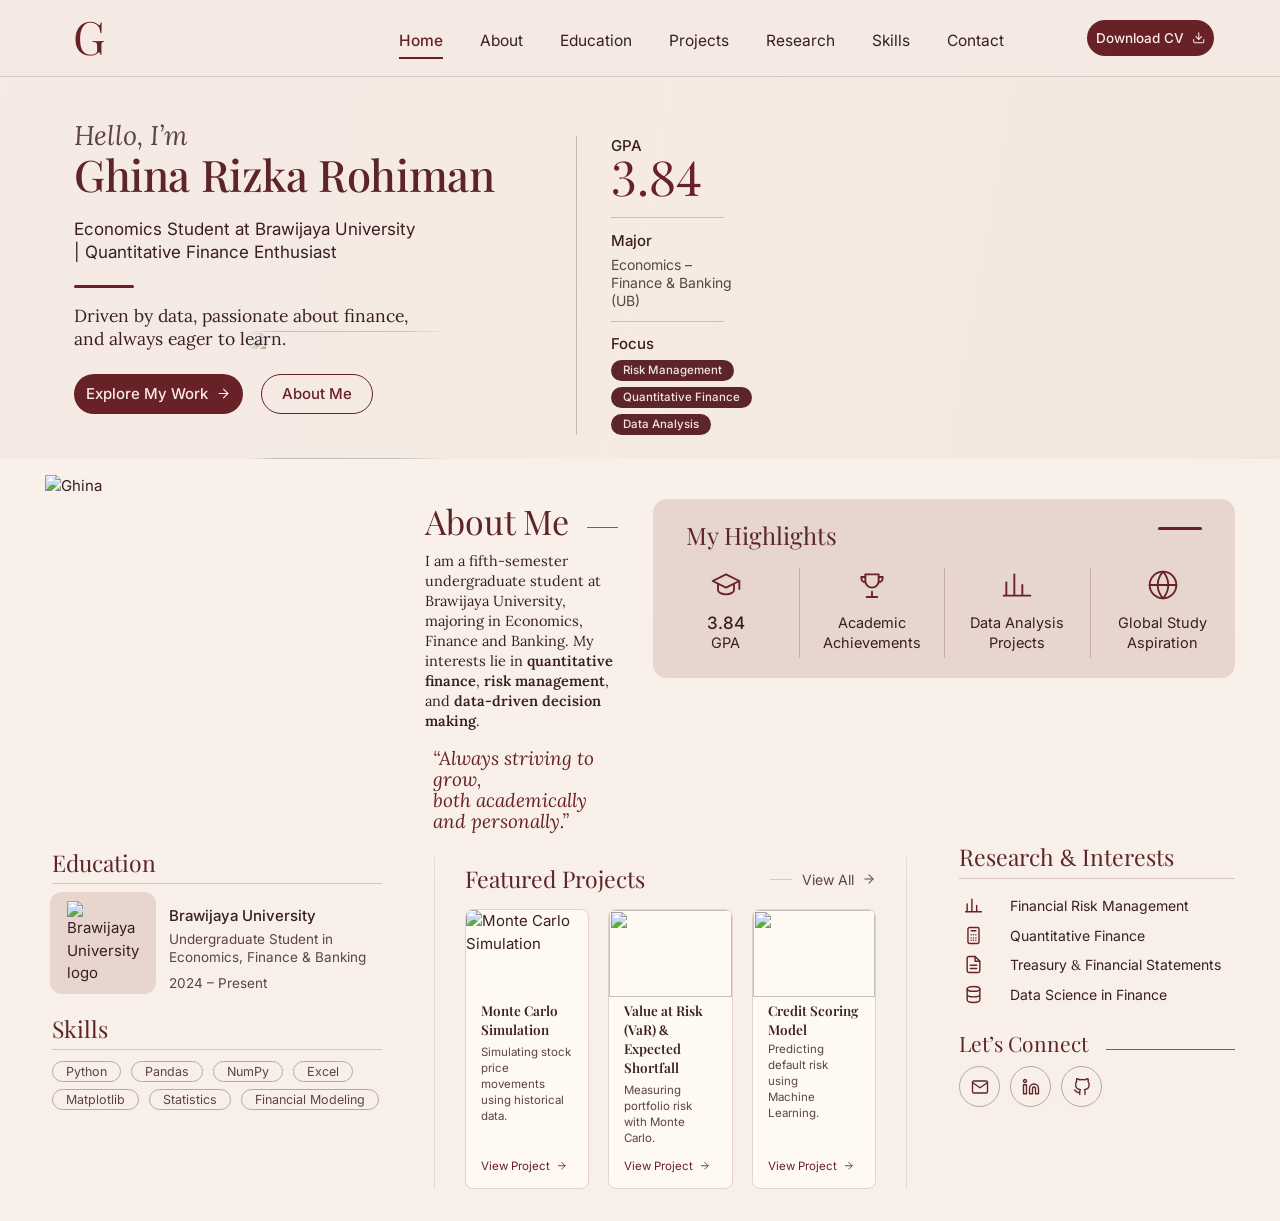
==== index.html @ 25ab2054 "Add files via upload" ====
<!DOCTYPE html>
<html lang="en">
<head>
  <meta charset="UTF-8">
  <meta name="viewport" content="width=device-width, initial-scale=1">
  <title>Ghina Rizka Rohiman | Quantitative Finance Portfolio</title>
  <link rel="preconnect" href="https://fonts.googleapis.com">
  <link rel="preconnect" href="https://fonts.gstatic.com" crossorigin>
  <link href="https://fonts.googleapis.com/css2?family=Inter:wght@400;500&family=Lora:ital,wght@0,400;0,600;1,400&family=Playfair+Display:wght@400;500;600&display=swap" rel="stylesheet">
  <link rel="stylesheet" href="style.css">
</head>
<body>

  <svg class="sprite" aria-hidden="true">
    <symbol id="i-github" viewBox="0 0 24 24"><path d="M9 19c-5 1.5-5-2.5-7-3m14 6v-3.87a3.37 3.37 0 0 0-.94-2.61c3.14-.35 6.44-1.54 6.44-7A5.44 5.44 0 0 0 20 4.77 5.07 5.07 0 0 0 19.91 1S18.73.65 16 2.48a13.38 13.38 0 0 0-7 0C6.27.65 5.09 1 5.09 1A5.07 5.07 0 0 0 5 4.77a5.44 5.44 0 0 0-1.5 3.78c0 5.42 3.3 6.61 6.44 7A3.37 3.37 0 0 0 9 18.13V22"/></symbol>
    <symbol id="i-linkedin" viewBox="0 0 24 24"><path d="M16 8a6 6 0 0 1 6 6v7h-4v-7a2 2 0 0 0-4 0v7h-4v-7a6 6 0 0 1 6-6z"/><rect x="2" y="9" width="4" height="12"/><circle cx="4" cy="4" r="2"/></symbol>
    <symbol id="i-mail" viewBox="0 0 24 24"><path d="M4 4h16c1.1 0 2 .9 2 2v12c0 1.1-.9 2-2 2H4c-1.1 0-2-.9-2-2V6c0-1.1.9-2 2-2z"/><polyline points="22,6 12,13 2,6"/></symbol>
    <symbol id="i-doc" viewBox="0 0 24 24"><path d="M14 2H6a2 2 0 0 0-2 2v16a2 2 0 0 0 2 2h12a2 2 0 0 0 2-2V8z"/><polyline points="14 2 14 8 20 8"/><path d="M8 13h8M8 17h8"/></symbol>
    <symbol id="i-download" viewBox="0 0 24 24"><path d="M21 15v4a2 2 0 0 1-2 2H5a2 2 0 0 1-2-2v-4"/><polyline points="7 10 12 15 17 10"/><line x1="12" y1="15" x2="12" y2="3"/></symbol>
    <symbol id="i-arrow" viewBox="0 0 24 24"><line x1="5" y1="12" x2="19" y2="12"/><polyline points="12 5 19 12 12 19"/></symbol>
    <symbol id="i-cap" viewBox="0 0 24 24"><path d="M2 9l10-5 10 5-10 5z"/><path d="M6 11v5c0 1.5 3 3 6 3s6-1.5 6-3v-5"/><path d="M22 9v6"/></symbol>
    <symbol id="i-trophy" viewBox="0 0 24 24"><path d="M8 21h8M12 17v4"/><path d="M7 4h10v5a5 5 0 0 1-10 0z"/><path d="M7 6H4v1a3 3 0 0 0 3 3M17 6h3v1a3 3 0 0 1-3 3"/></symbol>
    <symbol id="i-bars" viewBox="0 0 24 24"><path d="M4 20V10M10 20V4M16 20v-8M22 20H2"/></symbol>
    <symbol id="i-globe" viewBox="0 0 24 24"><circle cx="12" cy="12" r="10"/><line x1="2" y1="12" x2="22" y2="12"/><path d="M12 2a15.3 15.3 0 0 1 4 10 15.3 15.3 0 0 1-4 10 15.3 15.3 0 0 1-4-10 15.3 15.3 0 0 1 4-10z"/></symbol>
    <symbol id="i-calc" viewBox="0 0 24 24"><rect x="5" y="2" width="14" height="20" rx="2"/><path d="M9 6h6M9 11h.01M12 11h.01M15 11h.01M9 15h.01M12 15h.01M15 15h.01M9 18h.01M12 18h.01M15 18h.01"/></symbol>
    <symbol id="i-db" viewBox="0 0 24 24"><ellipse cx="12" cy="5" rx="8" ry="3"/><path d="M4 5v14c0 1.7 3.6 3 8 3s8-1.3 8-3V5M4 12c0 1.7 3.6 3 8 3s8-1.3 8-3"/></symbol>
  </svg>

  <header class="navbar" id="top">
    <div class="navbar-inner">
      <a class="logo" href="#home" aria-label="Home">
        <img src="img/foto-ghina.jpg" alt="Ghina" onerror="this.parentNode.classList.add('no-img');this.remove()">
        <span class="logo-g">G</span>
      </a>
      <button class="menu-toggle" id="menuToggle" aria-label="Open menu" aria-expanded="false" aria-controls="menu">
        <span></span><span></span><span></span>
      </button>
      <nav class="menu" id="menu" aria-label="Main">
        <a class="active" href="#home">Home</a>
        <a href="#about">About</a>
        <a href="#education">Education</a>
       <a href="projects.html">Projects</a>
        <a href="#research">Research</a>
        <a href="#skills">Skills</a>
        <a href="#contact">Contact</a>
        <a class="menu-cv" href="#">Download CV</a>
      </nav>
      <div class="nav-actions">
        <a class="btn btn-solid btn-small" href="#">Download CV <svg class="ic"><use href="#i-download"/></svg></a>
      </div>
    </div>
  </header>

  <main>
    <section class="hero" id="home">
      <img class="hero-art" src="img/hero-art.jpg" alt="">
      <img class="mountain" src="img/gunung.jpg" alt="">

      <div class="hero-inner">
        <div class="hero-text">
          <p class="hello">Hello, I’m</p>
          <h1>Ghina Rizka Rohiman</h1>
          <p class="role">Economics Student at Brawijaya University<br>| Quantitative Finance Enthusiast</p>
          <span class="rule"></span>
          <p class="tagline">Driven by data, passionate about finance,<br>and always eager to learn.</p>
          <div class="hero-btns">
            <a class="btn btn-solid" href="#projects">Explore My Work <svg class="ic"><use href="#i-arrow"/></svg></a>
            <a class="btn btn-outline" href="#about">About Me</a>
          </div>
        </div>

        <aside class="hero-facts">
          <div class="fact"><span class="fact-label">GPA</span><span class="fact-value">3.84</span></div>
          <div class="fact"><span class="fact-label">Major</span><span class="fact-text">Economics –<br>Finance &amp; Banking<br>(UB)</span></div>
          <div class="fact fact-focus">
            <span class="fact-label">Focus</span>
            <ul class="focus-chips"><li>Risk Management</li><li>Quantitative Finance</li><li>Data Analysis</li></ul>
          </div>
        </aside>
      </div>
    </section>

    <section class="about" id="about">
      <img class="img/photo" src="img/foto-ghina.jpg" alt="Ghina">

      <div class="about-text">
        <div class="title-row"><h2 class="section-title about-title">About Me</h2><span class="title-line"></span></div>
        <p class="about-p">I am a fifth-semester undergraduate student at Brawijaya University, majoring in Economics, Finance and Banking. My interests lie in <strong>quantitative finance</strong>, <strong>risk management</strong>, and <strong>data-driven decision making</strong>.</p>
        <p class="quote">“Always striving to grow,<br>both academically and personally.”</p>
      </div>

      <div class="highlights">
        <div class="highlights-head"><h2 class="section-title">My Highlights</h2><span class="short-line"></span></div>
        <div class="highlights-grid">
          <div class="hl"><svg class="ic"><use href="#i-cap"/></svg><strong>3.84</strong><span>GPA</span></div>
          <div class="hl"><svg class="ic"><use href="#i-trophy"/></svg><span>Academic<br>Achievements</span></div>
          <div class="hl"><svg class="ic"><use href="#i-bars"/></svg><span>Data Analysis<br>Projects</span></div>
          <div class="hl"><svg class="ic"><use href="#i-globe"/></svg><span>Global Study<br>Aspiration</span></div>
        </div>
      </div>
    </section>

    <section class="bottom">
      <div class="col col-left">
        <div id="education">
          <h2 class="section-title small underlined">Education</h2>
          <div class="edu">
            <div class="edu-logo"><img src="img/logo-ub.png" alt="Brawijaya University logo"></div>
            <div class="edu-text">
              <strong>Brawijaya University</strong>
              Undergraduate Student in <br>Economics, Finance &amp; Banking
              <p class="years">2024 – Present</p>
            </div>
          </div>
        </div>
        <div id="skills">
          <h2 class="section-title small underlined">Skills</h2>
          <div class="chips">
            <span>Python</span><span>Pandas</span><span>NumPy</span><span>Excel</span>
            <span>Matplotlib</span><span>Statistics</span><span>Financial Modeling</span>
          </div>
        </div>
      </div>

      <div class="col col-mid" id="projects">
        <div class="projects-head">
          <h2 class="section-title small">Featured Projects</h2>
          <a class="view-all" href="projects.html">
  View All <svg class="ic"><use href="#i-arrow"/></svg>
</a>
        </div>
        <div class="cards">
          <article class="card">
  <img class="thumb" src="img/thumb-1.jpg" alt="Monte Carlo Simulation">

  <div class="card-body">
    <h3>Monte Carlo Simulation</h3>
    <p>Simulating stock price movements using historical data.</p>

    <a href="projects/monte-carlo/2_Interface/monte-carlo.html">View Project
      <svg class="ic"><use href="#i-arrow"/></svg>
    </a>
  </div>
</article>
          <article class="card">
            <img class="thumb" src="img/thumb-2.jpg" alt="">
            <div class="card-body"><h3>Value at Risk (VaR) <span class="amp">&amp;</span><br>Expected Shortfall</h3><p>Measuring portfolio risk<br>with Monte Carlo.</p><a href="#">View Project <svg class="ic"><use href="#i-arrow"/></svg></a></div>
          </article>
          <article class="card">
            <img class="thumb" src="img/thumb-3.jpg" alt="">
            <div class="card-body"><h3>Credit Scoring Model</h3><p>Predicting default risk using<br>Machine Learning.</p><a href="#">View Project <svg class="ic"><use href="#i-arrow"/></svg></a></div>
          </article>
        </div>
      </div>

      <div class="col col-right">
        <div id="research">
          <h2 class="section-title small underlined">Research <span class="amp">&amp;</span> Interests</h2>
          <ul class="interests">
            <li><svg class="ic"><use href="#i-bars"/></svg>Financial Risk Management</li>
            <li><svg class="ic"><use href="#i-calc"/></svg>Quantitative Finance</li>
            <li><svg class="ic"><use href="#i-doc"/></svg>Treasury <span class="amp">&amp;</span> Financial Statements</li>
            <li><svg class="ic"><use href="#i-db"/></svg>Data Science in Finance</li>
          </ul>
        </div>
        <div id="contact">
          <div class="title-row connect-row"><h2 class="section-title small">Let’s Connect</h2><span class="title-line"></span></div>
          <div class="connect">
  <a href="mailto:ghinarizkarohiman@gmail.com" aria-label="Email"><svg class="ic"><use href="#i-mail"/></svg></a>
  <a href="https://www.linkedin.com/in/ghinarizka-rohiman-668903288/" target="_blank" rel="noopener noreferrer" aria-label="LinkedIn"><svg class="ic"><use href="#i-linkedin"/></svg></a>
  <a href="https://github.com/Nebula-Project1409" target="_blank" rel="noopener noreferrer" aria-label="GitHub"><svg class="ic"><use href="#i-github"/></svg></a>
          </div>
        </div>
      </div>
    </section>
  </main>

  <script>
    (function () {
      var toggle = document.getElementById("menuToggle");
      var menu = document.getElementById("menu");
      toggle.addEventListener("click", function () {
        var open = menu.classList.toggle("open");
        toggle.setAttribute("aria-expanded", open ? "true" : "false");
      });
      menu.addEventListener("click", function (e) {
        if (e.target.tagName === "A") {
          menu.classList.remove("open");
          toggle.setAttribute("aria-expanded", "false");
        }
      });
    })();
  </script>
</body>
</html>
---- style.css ----
/* =========================================================
   Portfolio homepage: desktop sesuai desain, responsif untuk tablet dan HP
   Ganti font di sini kalau mau mencoba yang lain.
   ========================================================= */
:root {
  --wine: #682127;
  --wine-dark: #5c252a;
  --ink: #3a1e20;
  --muted: #5d4442;
  --line: #d6c7c2;
  --card: #e7d6ce;
  --serif: "Playfair Display", Georgia, serif;
  --serif-text: "Lora", Georgia, serif;
  --sans: "Inter", system-ui, sans-serif;
}

* {
  box-sizing: border-box;
}

html {
  scroll-behavior: smooth;
}

body {
  margin: 0;
  background: linear-gradient(180deg, #faf1ec 0%, #f8efe8 100%);
  color: var(--ink);
  font-family: var(--sans);
  font-size: 15px;
  line-height: 1.5;
  overflow-x: hidden;
}

a {
  color: inherit;
  text-decoration: none;
}

h1, h2, h3, p, ul {
  margin: 0;
  padding: 0;
}

ul {
  list-style: none;
}

img {
  max-width: 100%;
  display: block;
}

.sprite {
  position: absolute;
  width: 0;
  height: 0;
}

.ic {
  width: 1em;
  height: 1em;
  fill: none;
  stroke: currentColor;
  stroke-width: 1.8;
  stroke-linecap: round;
  stroke-linejoin: round;
  flex-shrink: 0;
}

.section-title {
  font-family: var(--serif);
  font-weight: 400;
  color: var(--wine-dark);
  line-height: 30px;
}

.section-title.small {
  font-size: 23px;
}

.underlined {
  padding-bottom: 5px;
  border-bottom: 1px solid var(--line);
}

.btn {
  display: inline-flex;
  align-items: center;
  justify-content: center;
  gap: 8px;
  border-radius: 999px;
  font-weight: 500;
}

.btn-solid {
  background: var(--wine);
  color: #f9ece7;
}

.btn-solid:hover {
  background: var(--wine-dark);
}

.btn-outline {
  border: 1px solid var(--wine);
  color: var(--wine);
}

.title-row {
  display: flex;
  align-items: center;
  gap: 18px;
}

.title-line {
  flex: 1;
  height: 1px;
  background: var(--wine);
  opacity: 0.75;
  transform: translateY(6px);
}

/* ---------- navbar ---------- */
.navbar {
  background: #f4e9e3;
  border-bottom: 1px solid #d9cac3;
  position: relative;
  z-index: 20;
}

.navbar-inner {
  max-width: 1536px;
  height: 76px;
  margin: 0 auto;
  padding: 0 66px 0 73px;
  display: flex;
  align-items: center;
}

.logo {
  display: flex;
  align-items: center;
  font-family: var(--serif);
  font-size: 46px;
  line-height: 1;
  color: var(--wine);
  padding-bottom: 4px;
}

.logo img {
  height: 44px;
  width: auto;
}

.logo .logo-g {
  display: none;
}

.logo.no-img .logo-g {
  display: block;
}

/* tanda & memakai gaya Lora, sama seperti teks About */
.amp {
  font-family: var(--serif-text);
  font-weight: inherit;
}

.menu {
  display: flex;
  gap: 37px;
  height: 76px;
  margin-left: clamp(24px, 23vw, 354px);
  margin-right: auto;
  font-size: 15.5px;
}

.menu a {
  display: block;
  height: 59px;
  line-height: 82px;
  border-bottom: 2px solid transparent;
}

.menu a:hover {
  color: var(--wine);
}

.menu a.active {
  color: var(--wine);
  font-weight: 500;
  border-bottom-color: var(--wine);
}

.menu .menu-cv,
.menu-toggle {
  display: none;
}

.nav-actions {
  display: flex;
  align-items: center;
}

.icon-link {
  display: flex;
  font-size: 22px;
  color: var(--wine-dark);
  margin-right: 21px;
}

.icon-link + .icon-link {
  margin-right: 40px;
}

.btn-small {
  width: 127px;
  height: 36px;
  font-size: 13.5px;
}

/* ---------- hero ---------- */
.hero {
  position: relative;
  overflow: hidden;
  background: linear-gradient(100deg, #f5eae4 0%, #f5ebe2 50%, #f3e6dd 100%);
}

.hero-art {
  position: absolute;
  top: 0;
  right: 0;
  height: 100%;
  width: auto;
  max-width: none;
  -webkit-mask-image: linear-gradient(to right, transparent 0, #000 70px);
  mask-image: linear-gradient(to right, transparent 0, #000 70px);
}

.mountain {
  position: absolute;
  left: max(0px, calc(50% - 392px));
  bottom: 0;
  width: 200px;
  height: 128px;
  max-width: none;
  -webkit-mask-image: linear-gradient(to right, transparent 0, #000 25px, #000 150px, transparent 100%);
  mask-image: linear-gradient(to right, transparent 0, #000 25px, #000 150px, transparent 100%);
}

.hero-inner {
  position: relative;
  z-index: 2;
  max-width: 1536px;
  min-height: 382px;
  margin: 0 auto;
  padding: 43px 74px 0;
  display: grid;
  grid-template-columns: 502px 1fr;
}

.hello {
  font-family: var(--serif-text);
  font-style: italic;
  font-size: 27px;
  line-height: 30px;
  color: var(--muted);
}

.hero h1 {
  margin-top: -1px;
  font-family: var(--serif);
  font-weight: 500;
  font-size: clamp(34px, 3.4vw, 52px);
  line-height: 1.19;
  letter-spacing: -0.4px;
  color: var(--wine-dark);
  white-space: nowrap;
}

.role {
  margin-top: 17px;
  font-size: 17px;
  line-height: 23px;
}

.rule {
  display: block;
  margin-top: 21px;
  width: 60px;
  height: 3px;
  border-radius: 2px;
  background: var(--wine);
}

.tagline {
  margin-top: 16px;
  font-family: var(--serif-text);
  font-size: 17.5px;
  line-height: 23px;
}

.hero-btns {
  display: flex;
  gap: 18px;
  margin-top: 24px;
}

.hero-btns .btn {
  height: 40px;
  font-size: 15px;
}

.hero-btns .btn-solid {
  width: 169px;
}

.hero-btns .btn-outline {
  width: 112px;
}

.hero-facts {
  margin-top: 16px;
  padding-left: 34px;
  border-left: 1px solid #c5b8b0;
  align-self: start;
  height: 299px;
}

.fact {
  width: 113px;
  padding-bottom: 5px;
  border-bottom: 1px solid #cdbdb6;
}

.fact + .fact {
  margin-top: 13px;
}

.fact-label {
  display: block;
  font-size: 15px;
  font-weight: 500;
  line-height: 20px;
}

.fact-value {
  display: block;
  margin-top: 4px;
  font-family: var(--serif);
  font-variant-numeric: lining-nums;
  font-size: 48px;
  line-height: 52px;
  color: var(--wine);
}

@media (min-width: 901px) {
  .fact-value {
    margin-top: -6px;
    margin-bottom: 10px;
  }
}

.fact-text {
  display: block;
  white-space: nowrap;
  margin-top: 5px;
  font-size: 14px;
  line-height: 18px;
  color: var(--muted);
}

.fact:nth-child(2) {
  padding-bottom: 11px;
}

.fact-focus {
  width: auto;
  margin-top: 12px !important;
  padding-bottom: 0;
  border-bottom: 0;
}

.focus-chips {
  margin-top: 6px;
}

.focus-chips li {
  display: table;
  height: 21px;
  margin-bottom: 6px;
  padding: 0 12px;
  border-radius: 999px;
  background: var(--wine-dark);
  color: #f6e4de;
  font-size: 11.5px;
  font-weight: 500;
  line-height: 21px;
  white-space: nowrap;
}

/* ---------- about ---------- */
.about {
  max-width: 1536px;
  margin: 0 auto;
  padding: 16px 45px 0;
  display: grid;
  grid-template-columns: 345px minmax(0, 1fr) 582px;
  column-gap: 35px;
  align-items: start;
}

.photo {
  width: 345px;
  height: 230px;
}

.about-text {
  padding-top: 24px;
}

.about-title {
  font-size: 34px;
  line-height: 44px;
}

.about-p {
  margin-top: 8px;
  max-width: 385px;
  font-family: var(--serif-text);
  font-size: 14.5px;
  line-height: 20px;
}

.about-p strong {
  font-weight: 600;
}

.quote {
  margin: 17px 0 0 8px;
  font-family: var(--serif-text);
  font-style: italic;
  font-size: 19px;
  line-height: 21px;
  color: var(--wine);
}

.highlights {
  margin-top: 24px;
  height: 179px;
  padding: 20px 33px 0;
  background: var(--card);
  border-radius: 14px;
}

.highlights-head {
  display: flex;
  justify-content: space-between;
  align-items: flex-start;
}

.highlights .section-title {
  font-size: 24px;
  line-height: 32px;
}

.short-line {
  width: 44px;
  height: 3px;
  margin-top: 8px;
  border-radius: 2px;
  background: var(--wine);
}

.highlights-grid {
  margin: 17px -33px 0;
  display: grid;
  grid-template-columns: repeat(4, 1fr);
}

.hl {
  height: 90px;
  display: flex;
  flex-direction: column;
  align-items: center;
  gap: 12px;
  padding-top: 1px;
  border-left: 1px solid #c8aea6;
  text-align: center;
  font-size: 14.5px;
  line-height: 20px;
}

.hl:first-child {
  border-left: 0;
}

.hl .ic {
  width: 32px;
  height: 32px;
  stroke-width: 1.4;
  color: var(--wine);
}

.hl strong {
  margin: 0 0 -12px;
  font-size: 17px;
  font-weight: 500;
}

/* ---------- bottom ---------- */
.bottom {
  max-width: 1536px;
  margin: 0 auto;
  padding: 16px 45px 32px 52px;
  display: grid;
  grid-template-columns: 273px minmax(0, 1fr) 276px;
  column-gap: 49px;
}

.col-mid {
  margin-top: 9px;
  padding: 7px 30px 0;
  border-left: 1px solid #e6dad4;
  border-right: 1px solid #e6dad4;
}

.col-right {
  margin-top: -6px;
}

.edu {
  display: flex;
  align-items: flex-start;
  gap: 13px;
  margin: 8px 0 20px -2px;
}

.edu-logo {
  width: 106px;
  height: 102px;
  flex-shrink: 0;
  display: flex;
  align-items: center;
  justify-content: center;
  background: var(--card);
  border-radius: 12px;
}

.edu-logo img {
  width: 72px;
  height: auto;
}

.edu-text {
  padding-top: 14px;
  white-space: nowrap;
  font-size: 13.5px;
  line-height: 18px;
  color: var(--muted);
}

.edu-text strong {
  display: block;
  white-space: nowrap;
  margin-bottom: 4px;
  font-size: 15px;
  font-weight: 500;
  line-height: 20px;
  color: var(--ink);
}

.edu-text .years {
  margin-top: 8px;
}

.chips {
  display: flex;
  flex-wrap: wrap;
  gap: 7px 10px;
  margin-top: 11px;
}

.chips span {
  height: 21px;
  padding: 0 13px;
  border: 1px solid #b9a8a1;
  border-radius: 999px;
  font-size: 12.5px;
  line-height: 19px;
  color: var(--muted);
  white-space: nowrap;
}

.projects-head {
  display: flex;
  justify-content: space-between;
  align-items: center;
  margin-bottom: 15px;
}

.view-all {
  display: flex;
  align-items: center;
  gap: 8px;
  font-size: 14px;
  color: var(--muted);
}

.view-all::before {
  content: "";
  width: 22px;
  height: 1px;
  margin-right: 2px;
  background: var(--line);
}

.cards {
  display: grid;
  grid-template-columns: repeat(3, 1fr);
  gap: 19px;
}

.card {
  display: flex;
  flex-direction: column;
  min-height: 211px;
  background: #fff9f3;
  border: 1px solid #e3d3cc;
  border-radius: 8px;
  overflow: hidden;
}

.thumb {
  width: 100%;
  height: 87px;
  object-fit: cover;
}

.card-body {
  flex: 1;
  display: flex;
  flex-direction: column;
  padding: 4px 15px 14px;
}

.card h3 {
  min-height: 37px;
  font-family: var(--serif);
  font-weight: 600;
  font-size: 13.5px;
  line-height: 18.5px;
  color: var(--ink);
}

.card p {
  margin-top: 6px;
  min-height: 32px;
  font-size: 11.5px;
  line-height: 16px;
  color: var(--muted);
}

.card:nth-child(3) p {
  margin-top: 3px;
}

.card-body a {
  margin-top: auto;
  padding-top: 12px;
  display: flex;
  align-items: center;
  gap: 6px;
  font-size: 11.5px;
  line-height: 16px;
  color: var(--wine);
}

.interests {
  margin-top: 12px;
}

.interests li {
  position: relative;
  height: 29.6px;
  padding-left: 51px;
  font-size: 14px;
  line-height: 29.6px;
}

.interests .ic {
  position: absolute;
  left: 5px;
  top: 5px;
  width: 19px;
  height: 19px;
  color: var(--wine);
}

.connect-row {
  margin-top: 19px;
}

.connect-row .section-title {
  font-size: 21px;
}

.connect {
  display: flex;
  gap: 10px;
  margin-top: 8px;
}

.connect a {
  width: 41px;
  height: 41px;
  border: 1px solid #b9a8a1;
  border-radius: 50%;
  display: flex;
  align-items: center;
  justify-content: center;
  font-size: 18px;
  color: var(--wine-dark);
}

.connect a:hover {
  background: var(--wine);
  color: #f9ece7;
}

/* =========================================================
   Layar sedang (laptop kecil dan tablet landscape)
   ========================================================= */
@media (max-width: 1240px) {
  .hero-art {
    opacity: 0.55;
  }

  .about {
    grid-template-columns: 330px minmax(0, 1fr);
    row-gap: 24px;
  }

  .photo {
    width: 300px;
    height: auto;
  }

  .highlights {
    grid-column: 1 / -1;
    margin-top: 0;
  }

  .bottom {
    grid-template-columns: 330px minmax(0, 1fr) 276px;
    column-gap: 52px;
  }

  .col-right {
    grid-column: 1 / -1;
    margin-top: 0;
    display: grid;
    grid-template-columns: 1fr 1fr;
    gap: 40px;
  }
}

/* =========================================================
   Tablet
   ========================================================= */
@media (max-width: 900px) {
  .navbar-inner {
    padding: 0 20px;
    justify-content: space-between;
  }

  .nav-actions {
    display: none;
  }

  .menu-toggle {
    display: flex;
    flex-direction: column;
    justify-content: center;
    gap: 5px;
    width: 44px;
    height: 44px;
    padding: 0 10px;
    background: none;
    border: 1px solid var(--line);
    border-radius: 10px;
    cursor: pointer;
  }

  .menu-toggle span {
    display: block;
    height: 2px;
    background: var(--wine);
    border-radius: 2px;
  }

  .menu {
    display: none;
    position: absolute;
    top: 76px;
    left: 0;
    right: 0;
    height: auto;
    margin: 0;
    padding: 8px 20px 18px;
    flex-direction: column;
    gap: 0;
    background: #f4e9e3;
    border-bottom: 1px solid #d9cac3;
  }

  .menu.open {
    display: flex;
  }

  .menu a {
    height: auto;
    line-height: 1.4;
    padding: 12px 0;
    border-bottom: 1px solid #e6d8d1;
  }

  .menu a.active {
    border-bottom-color: #e6d8d1;
  }

  .menu .menu-cv {
    display: block;
    margin-top: 14px;
    padding: 12px 0 !important;
    border: 0 !important;
    border-radius: 999px;
    background: var(--wine);
    color: #f9ece7;
    text-align: center;
  }

  .hero-inner {
    grid-template-columns: 1fr;
    padding: 32px 24px 0;
  }

  .hero h1 {
    white-space: normal;
    font-size: clamp(34px, 7vw, 52px);
  }

  .hero-facts {
    margin: 28px 0 0;
    padding: 0;
    border-left: 0;
    height: auto;
    display: grid;
    grid-template-columns: repeat(3, 1fr);
    gap: 20px;
  }

  .fact,
  .fact:nth-child(2),
  .fact-focus {
    width: auto;
    margin-top: 0 !important;
    padding-bottom: 0;
    border-bottom: 0;
  }

  .hero-art {
    position: relative;
    z-index: 1;
    display: block;
    width: 100%;
    height: auto;
    margin-top: 28px;
    opacity: 1;
    -webkit-mask-image: none;
    mask-image: none;
  }

  .hero {
    display: flex;
    flex-direction: column;
  }

  .hero-inner {
    order: 1;
  }

  .hero-art {
    order: 2;
  }

  .mountain {
    display: none;
  }

  .about {
    padding: 28px 24px 0;
    column-gap: 24px;
  }

  .bottom {
    padding: 28px 24px 40px;
    grid-template-columns: 1fr;
  }

  .col-mid {
    margin-top: 0;
    padding: 0;
    border: 0;
  }

  .col-right {
    grid-template-columns: 1fr;
    gap: 28px;
  }
}

/* =========================================================
   HP
   ========================================================= */
@media (max-width: 640px) {
  .hero-btns {
    flex-wrap: wrap;
  }

  .hero-facts {
    grid-template-columns: 1fr 1fr;
  }

  .fact-focus {
    grid-column: 1 / -1;
  }

  .focus-chips {
    display: flex;
    flex-wrap: wrap;
    gap: 8px;
  }

  .focus-chips li {
    margin-bottom: 0;
  }

  .about {
    grid-template-columns: 1fr;
  }

  .photo {
    width: 100%;
    max-width: 345px;
    margin: 0 auto;
  }

  .about-text {
    padding-top: 0;
  }

  .about-p {
    max-width: none;
  }

  .highlights {
    height: auto;
    padding: 20px 20px 16px;
  }

  .highlights-grid {
    margin: 14px -20px 0;
    grid-template-columns: 1fr 1fr;
  }

  .hl:nth-child(3) {
    border-left: 0;
  }

  .hl:nth-child(n + 3) {
    border-top: 1px solid #c8aea6;
  }

  .cards {
    grid-template-columns: 1fr;
  }

  .card {
    min-height: 0;
  }
}



@media (min-width: 901px) {
  .bottom {
    grid-template-columns: 330px minmax(0, 1fr) 276px !important;
    column-gap: 52px !important;
  }

  .col-mid {
    padding: 7px 30px 0 !important;
  }
}

.card {
    position: relative;
}

.card-body a::after {
    content: "";
    position: absolute;
    inset: 0;
}
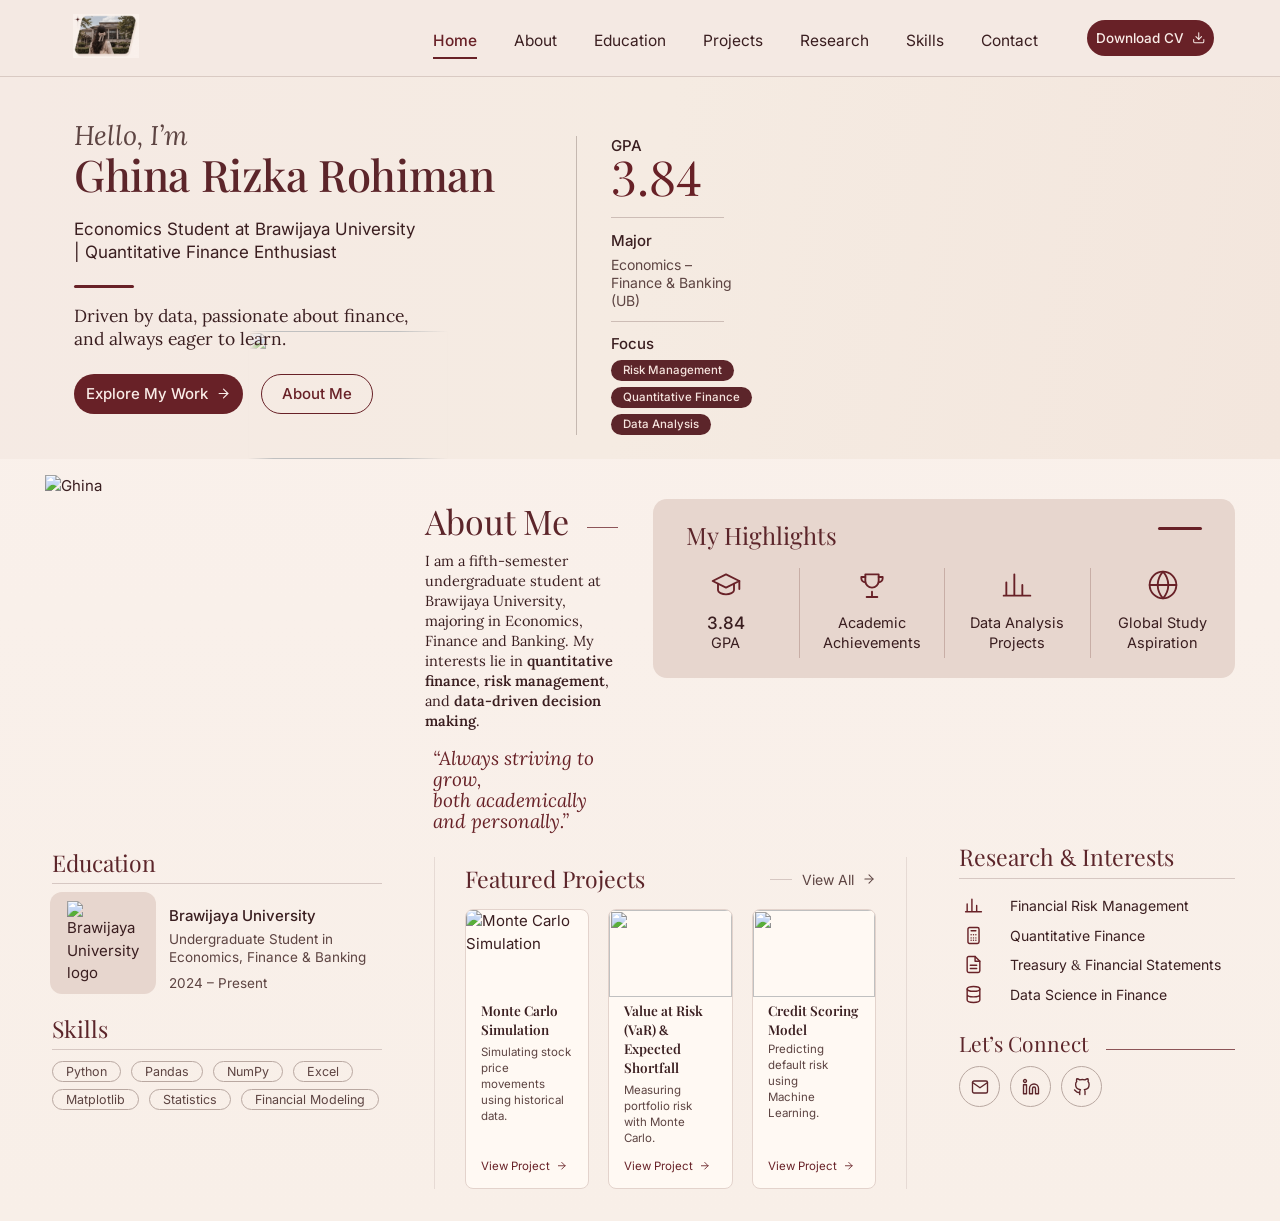
==== commit 4752cc30: "Add files via upload" ====
--- a/index.html
+++ b/index.html
@@ -29,7 +29,7 @@
   <header class="navbar" id="top">
     <div class="navbar-inner">
       <a class="logo" href="#home" aria-label="Home">
-        <img src="img/foto-ghina.jpg" alt="Ghina" onerror="this.parentNode.classList.add('no-img');this.remove()">
+        <img src="foto-ghina.jpg" alt="Ghina" onerror="this.parentNode.classList.add('no-img');this.remove()">
         <span class="logo-g">G</span>
       </a>
       <button class="menu-toggle" id="menuToggle" aria-label="Open menu" aria-expanded="false" aria-controls="menu">
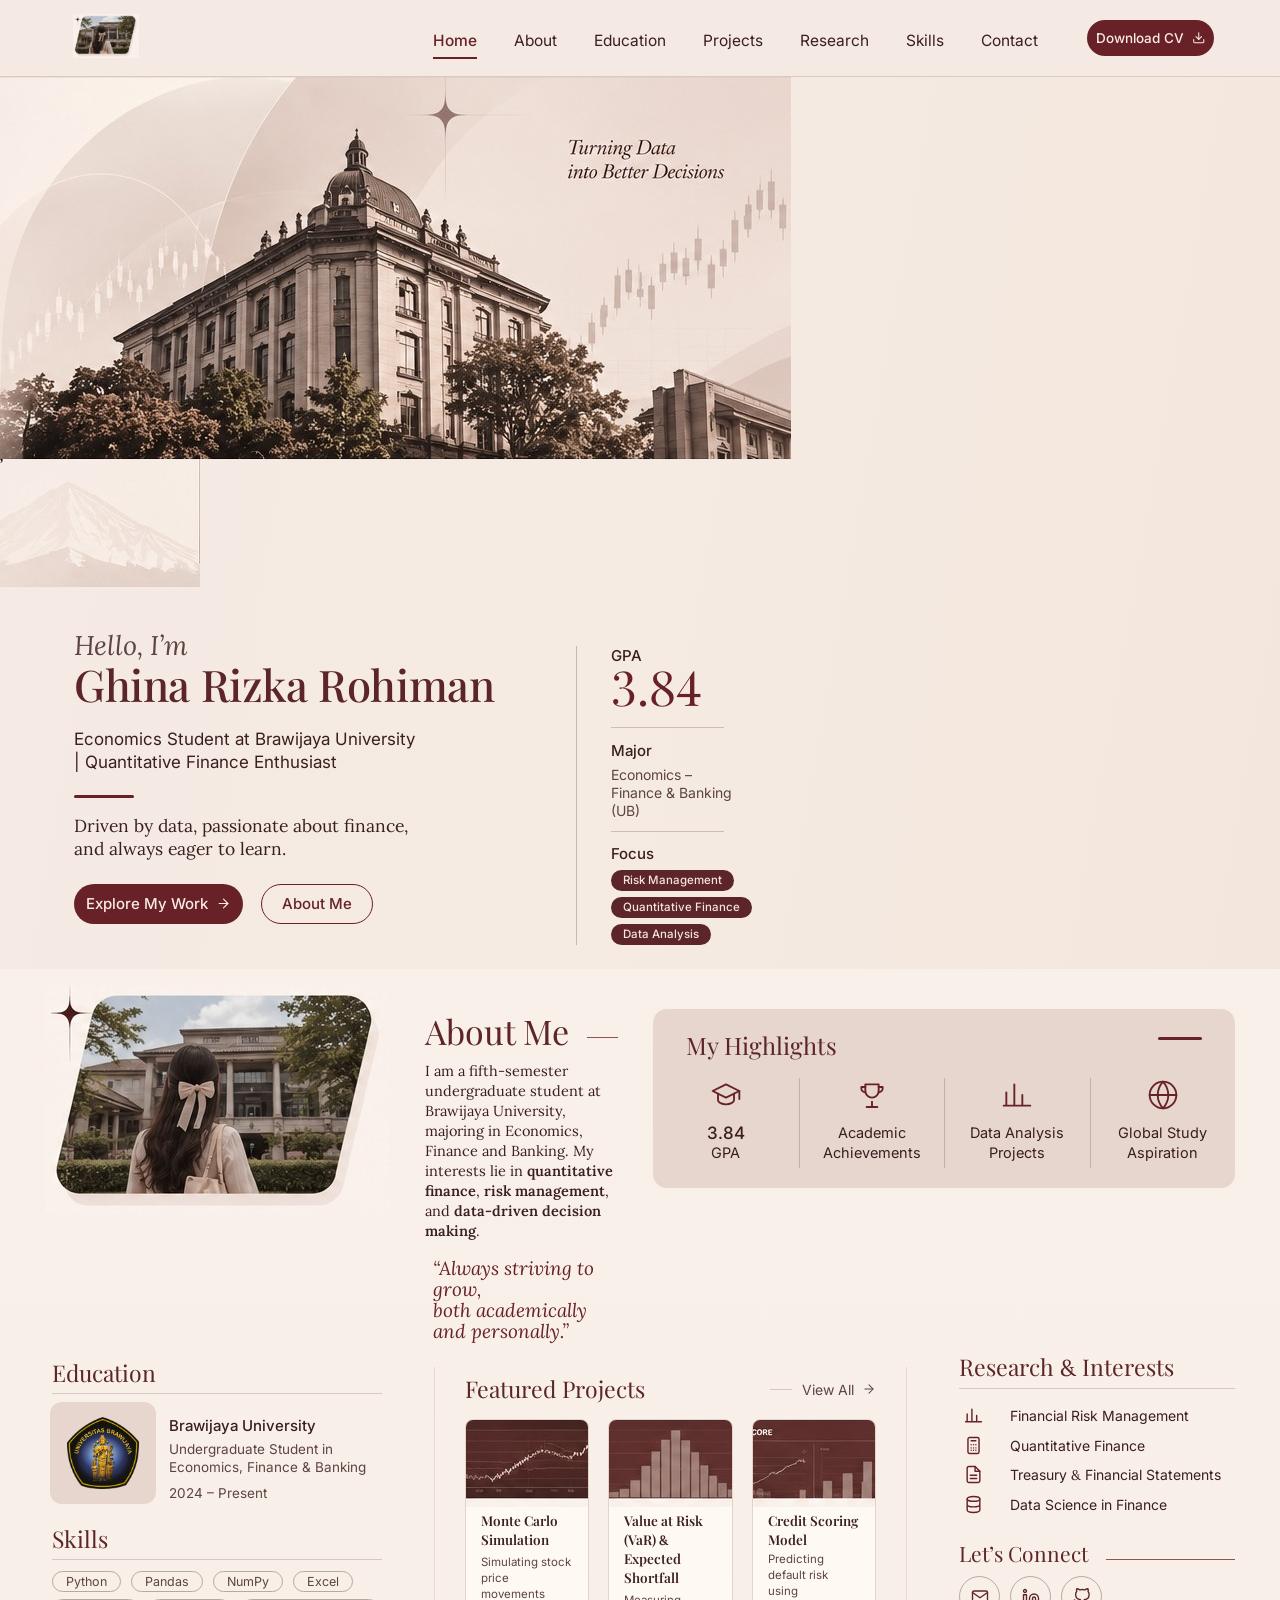
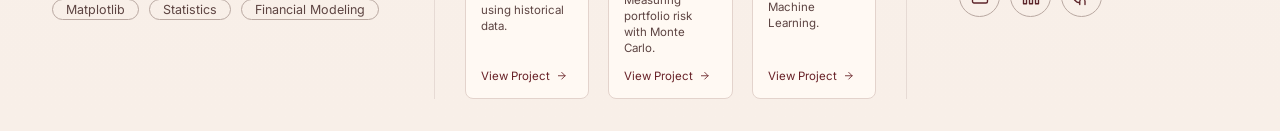
==== commit f0ecfe9d: "Add files via upload" ====
--- a/index.html
+++ b/index.html
@@ -53,8 +53,8 @@
 
   <main>
     <section class="hero" id="home">
-      <img class="hero-art" src="img/hero-art.jpg" alt="">
-      <img class="mountain" src="img/gunung.jpg" alt="">
+      <img class="img/hero-art" src="hero-art.jpg" alt="">
+      <img class="img/mountain" src="gunung.jpg" alt="">
 
       <div class="hero-inner">
         <div class="hero-text">
@@ -81,7 +81,7 @@
     </section>
 
     <section class="about" id="about">
-      <img class="img/photo" src="img/foto-ghina.jpg" alt="Ghina">
+      <img class="img/photo" src="foto-ghina.jpg" alt="Ghina">
 
       <div class="about-text">
         <div class="title-row"><h2 class="section-title about-title">About Me</h2><span class="title-line"></span></div>
@@ -105,7 +105,7 @@
         <div id="education">
           <h2 class="section-title small underlined">Education</h2>
           <div class="edu">
-            <div class="edu-logo"><img src="img/logo-ub.png" alt="Brawijaya University logo"></div>
+            <div class="edu-logo"><img src="logo-ub.png" alt="Brawijaya University logo"></div>
             <div class="edu-text">
               <strong>Brawijaya University</strong>
               Undergraduate Student in <br>Economics, Finance &amp; Banking
@@ -131,7 +131,7 @@
         </div>
         <div class="cards">
           <article class="card">
-  <img class="thumb" src="img/thumb-1.jpg" alt="Monte Carlo Simulation">
+  <img class="thumb" src="thumb-1.jpg" alt="Monte Carlo Simulation">
 
   <div class="card-body">
     <h3>Monte Carlo Simulation</h3>
@@ -143,11 +143,11 @@
   </div>
 </article>
           <article class="card">
-            <img class="thumb" src="img/thumb-2.jpg" alt="">
+            <img class="thumb" src="thumb-2.jpg" alt="">
             <div class="card-body"><h3>Value at Risk (VaR) <span class="amp">&amp;</span><br>Expected Shortfall</h3><p>Measuring portfolio risk<br>with Monte Carlo.</p><a href="#">View Project <svg class="ic"><use href="#i-arrow"/></svg></a></div>
           </article>
           <article class="card">
-            <img class="thumb" src="img/thumb-3.jpg" alt="">
+            <img class="thumb" src="thumb-3.jpg" alt="">
             <div class="card-body"><h3>Credit Scoring Model</h3><p>Predicting default risk using<br>Machine Learning.</p><a href="#">View Project <svg class="ic"><use href="#i-arrow"/></svg></a></div>
           </article>
         </div>
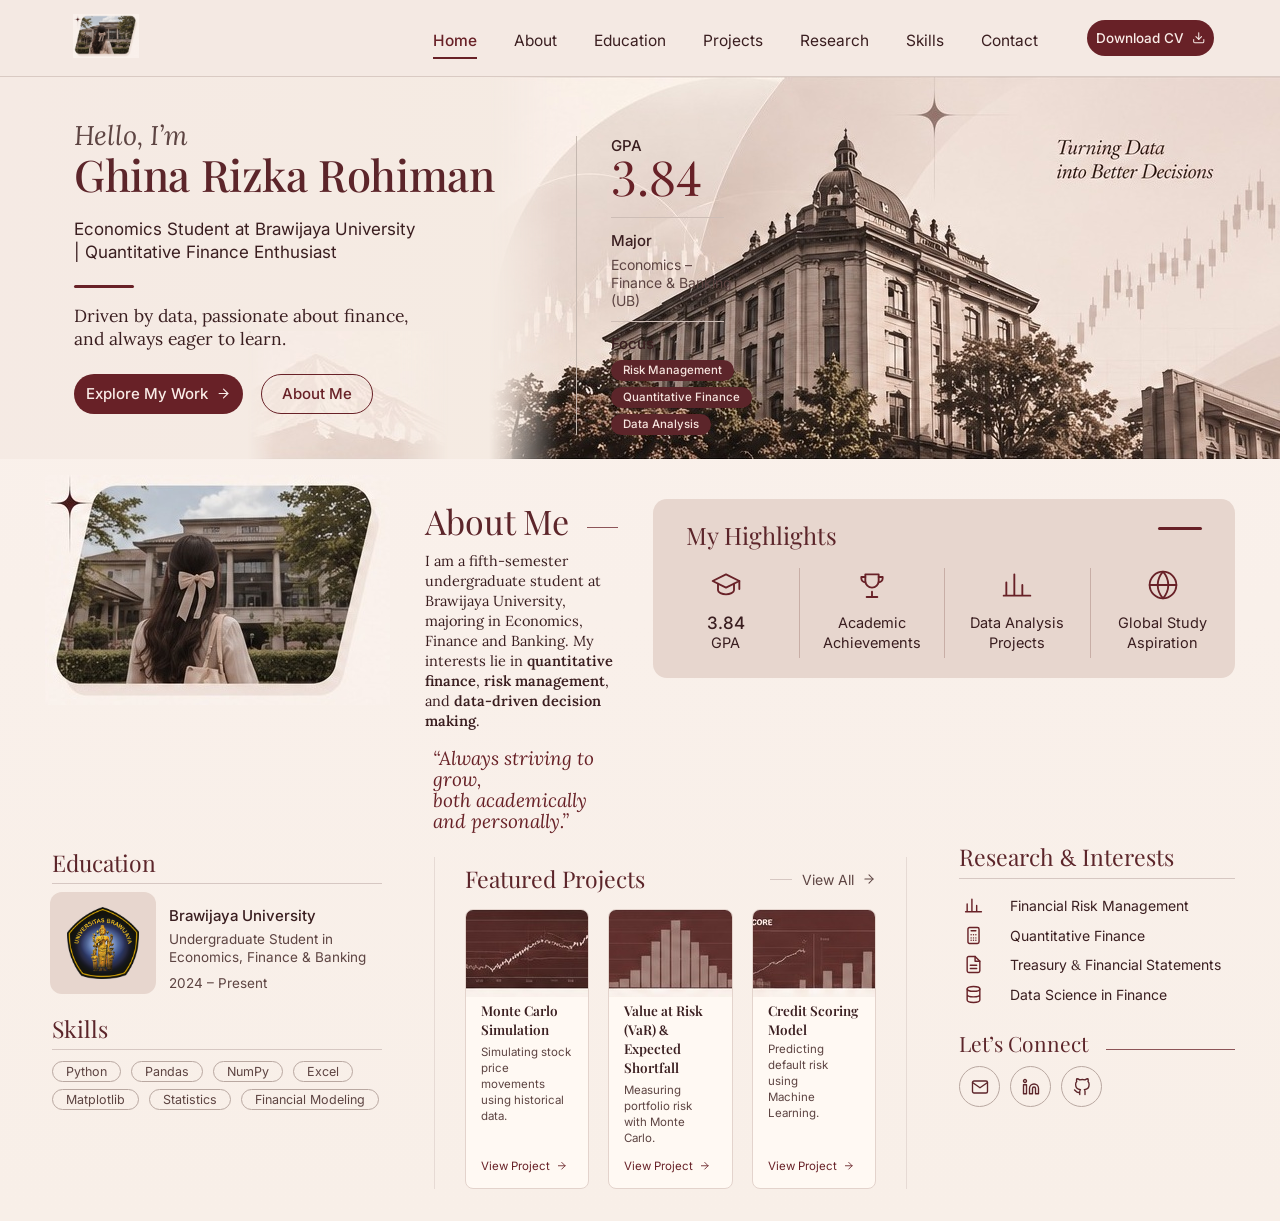
==== commit a97d1880: "perbaiki class gambar hero" ====
--- a/index.html
+++ b/index.html
@@ -53,9 +53,9 @@
 
   <main>
     <section class="hero" id="home">
-      <img class="img/hero-art" src="hero-art.jpg" alt="">
-      <img class="img/mountain" src="gunung.jpg" alt="">
-
+      <img class="hero-art" src="hero-art.jpg" alt="Gedung">
+      <img class="mountain" src="gunung.jpg" alt="Gunung">
+      
       <div class="hero-inner">
         <div class="hero-text">
           <p class="hello">Hello, I’m</p>
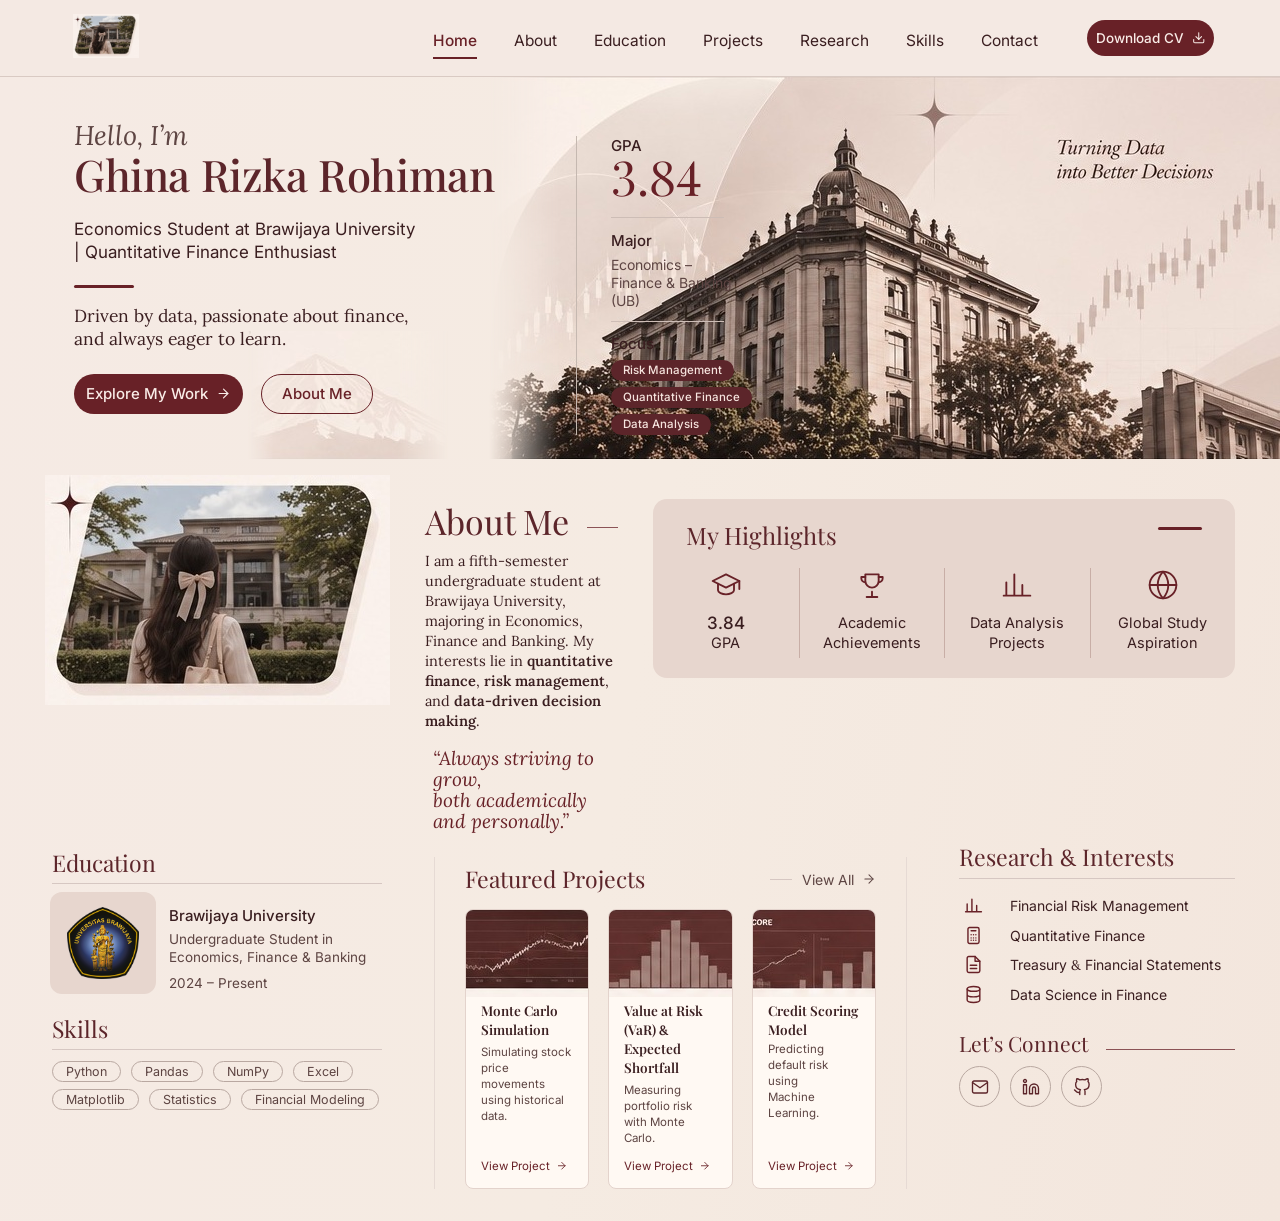
==== commit f802f570: "perbaiki posisi gambar hero" ====
--- a/index.html
+++ b/index.html
@@ -53,6 +53,7 @@
 
   <main>
     <section class="hero" id="home">
+      <section class="hero" id="home">
       <img class="hero-art" src="hero-art.jpg" alt="Gedung">
       <img class="mountain" src="gunung.jpg" alt="Gunung">
       
--- a/style.css
+++ b/style.css
@@ -992,8 +992,6 @@
   }
 }
 
-
-
 @media (min-width: 901px) {
   .bottom {
     grid-template-columns: 330px minmax(0, 1fr) 276px !important;
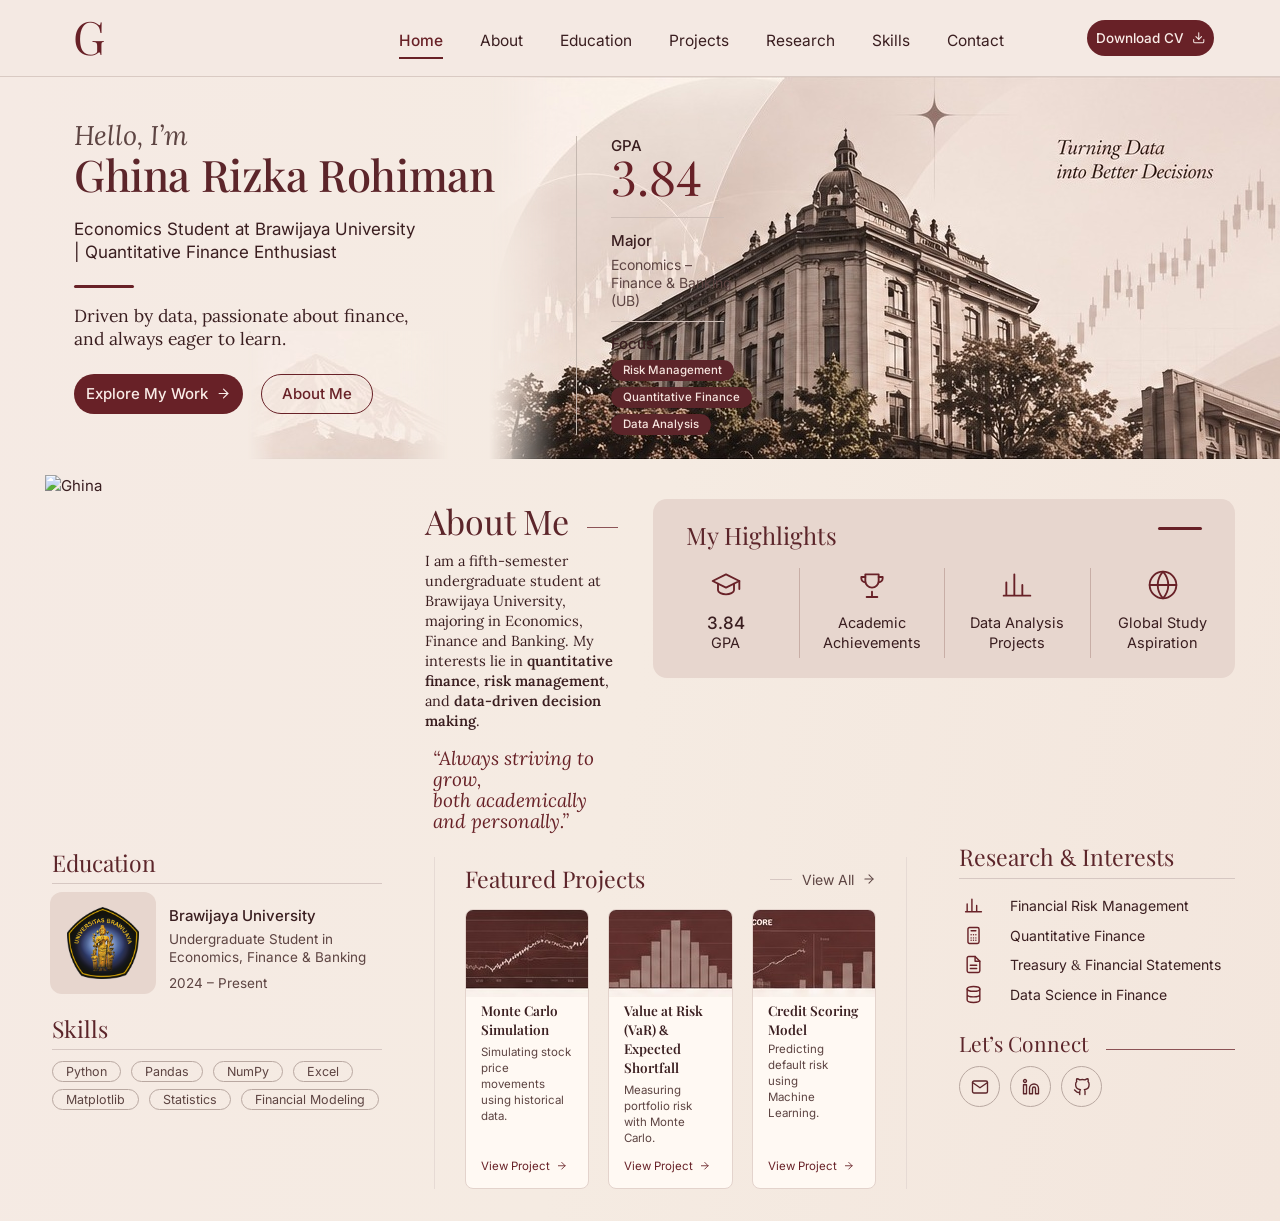
==== commit ca67bca5: "fix ekstensi foto profil" ====
--- a/index.html
+++ b/index.html
@@ -29,7 +29,7 @@
   <header class="navbar" id="top">
     <div class="navbar-inner">
       <a class="logo" href="#home" aria-label="Home">
-        <img src="foto-ghina.jpg" alt="Ghina" onerror="this.parentNode.classList.add('no-img');this.remove()">
+        <img src="foto-ghina" alt="Ghina" onerror="this.parentNode.classList.add('no-img');this.remove()">
         <span class="logo-g">G</span>
       </a>
       <button class="menu-toggle" id="menuToggle" aria-label="Open menu" aria-expanded="false" aria-controls="menu">
@@ -56,7 +56,7 @@
       <section class="hero" id="home">
       <img class="hero-art" src="hero-art.jpg" alt="Gedung">
       <img class="mountain" src="gunung.jpg" alt="Gunung">
-      
+
       <div class="hero-inner">
         <div class="hero-text">
           <p class="hello">Hello, I’m</p>
@@ -82,7 +82,7 @@
     </section>
 
     <section class="about" id="about">
-      <img class="img/photo" src="foto-ghina.jpg" alt="Ghina">
+      <img class="img/photo" src="foto-ghina" alt="Ghina">
 
       <div class="about-text">
         <div class="title-row"><h2 class="section-title about-title">About Me</h2><span class="title-line"></span></div>
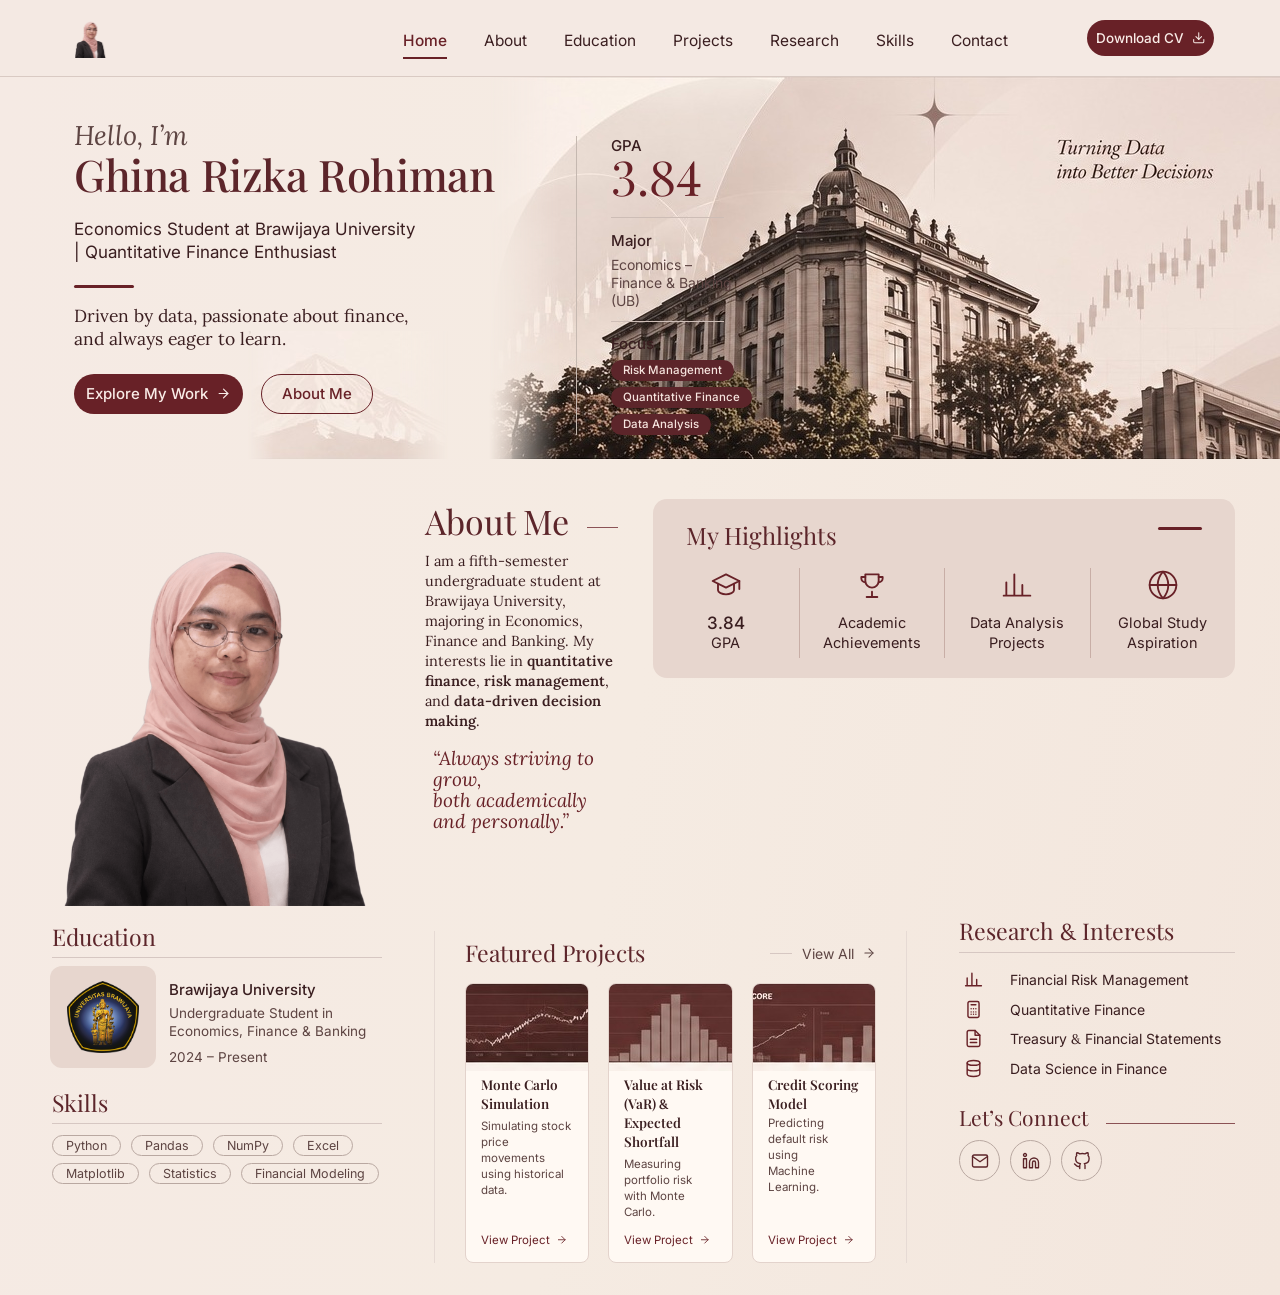
==== commit b586b346: "turunin foto biar sejajar" ====
--- a/index.html
+++ b/index.html
@@ -29,7 +29,7 @@
   <header class="navbar" id="top">
     <div class="navbar-inner">
       <a class="logo" href="#home" aria-label="Home">
-        <img src="foto-ghina" alt="Ghina" onerror="this.parentNode.classList.add('no-img');this.remove()">
+        <img src="foto ghina.jpeg" alt="Ghina" onerror="this.parentNode.classList.add('no-img');this.remove()">
         <span class="logo-g">G</span>
       </a>
       <button class="menu-toggle" id="menuToggle" aria-label="Open menu" aria-expanded="false" aria-controls="menu">
@@ -82,7 +82,7 @@
     </section>
 
     <section class="about" id="about">
-      <img class="img/photo" src="foto-ghina" alt="Ghina">
+      <img class="img/photo" src="foto ghina.jpeg" alt="Ghina">
 
       <div class="about-text">
         <div class="title-row"><h2 class="section-title about-title">About Me</h2><span class="title-line"></span></div>
--- a/style.css
+++ b/style.css
@@ -404,18 +404,19 @@
 .about {
   max-width: 1536px;
   margin: 0 auto;
-  padding: 16px 45px 0;
+  padding: 16px 45px 0; 
   display: grid;
-  grid-template-columns: 345px minmax(0, 1fr) 582px;
+  grid-template-columns: 345px minmax(0, 1fr) 582px; 
   column-gap: 35px;
-  align-items: start;
+  align-items: start; 
 }
 
 .photo {
   width: 345px;
-  height: 230px;
-}
-
+  height: auto; 
+  object-fit: cover; 
+  padding-top: 24px; 
+}
 .about-text {
   padding-top: 24px;
 }
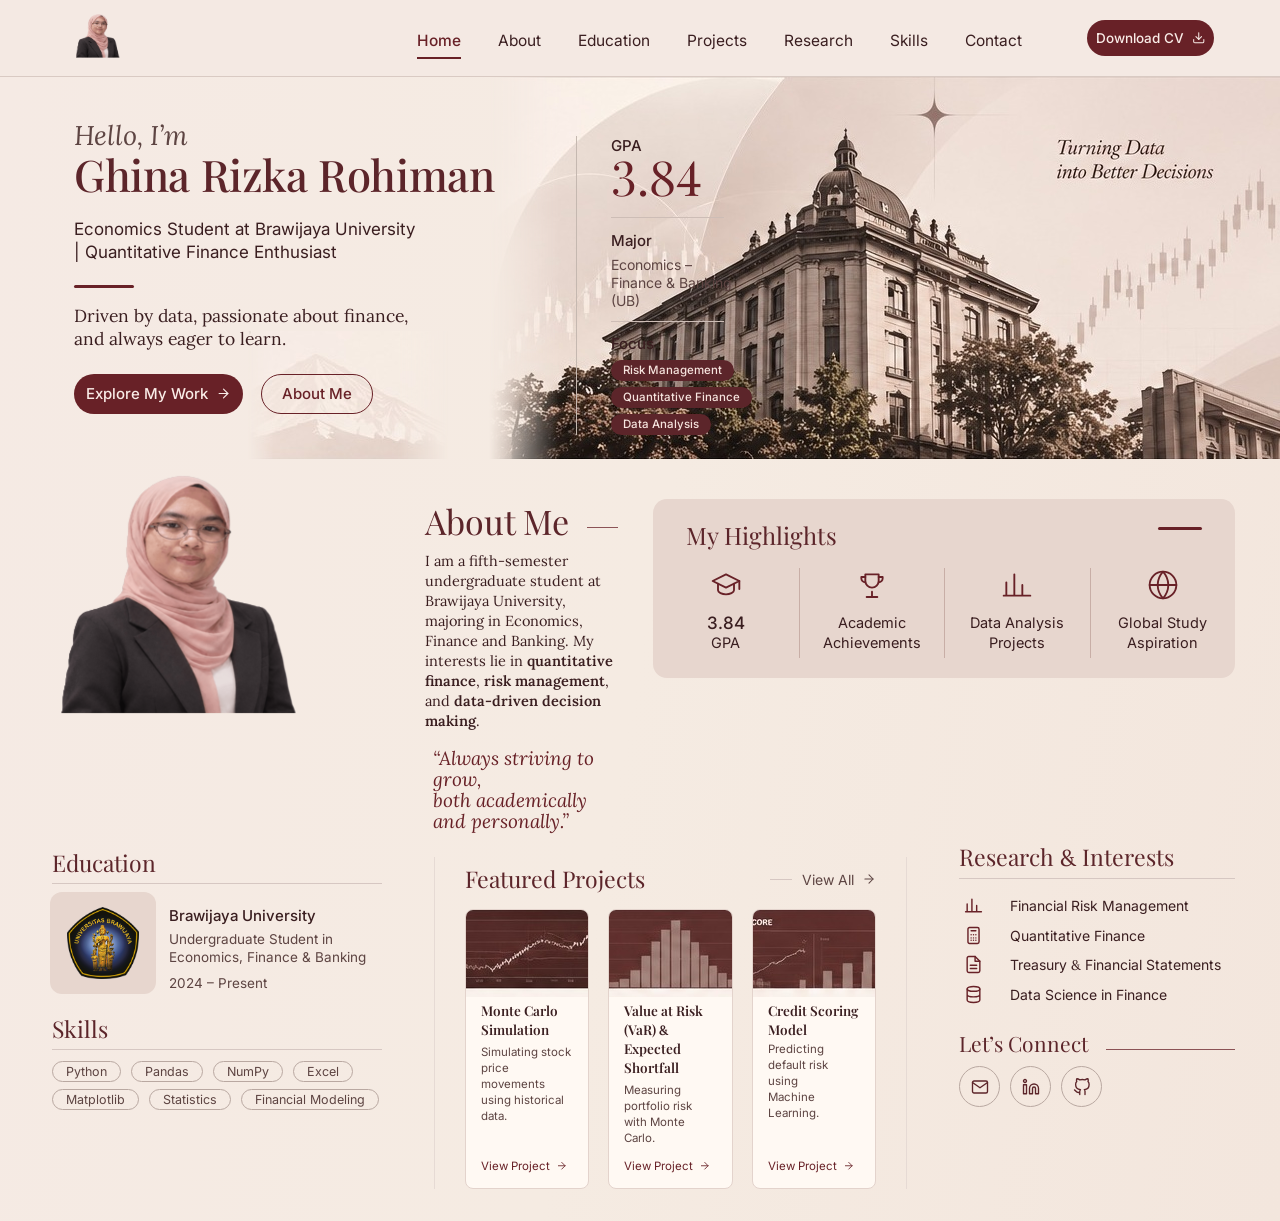
==== commit adf18d1c: "turunin foto biar sejajar" ====
--- a/index.html
+++ b/index.html
@@ -29,7 +29,7 @@
   <header class="navbar" id="top">
     <div class="navbar-inner">
       <a class="logo" href="#home" aria-label="Home">
-        <img src="foto ghina.jpeg" alt="Ghina" onerror="this.parentNode.classList.add('no-img');this.remove()">
+        <img src="foto-ghina.png" alt="Ghina" onerror="this.parentNode.classList.add('no-img');this.remove()">
         <span class="logo-g">G</span>
       </a>
       <button class="menu-toggle" id="menuToggle" aria-label="Open menu" aria-expanded="false" aria-controls="menu">
@@ -82,8 +82,8 @@
     </section>
 
     <section class="about" id="about">
-      <img class="img/photo" src="foto ghina.jpeg" alt="Ghina">
-
+      <img class="img/photo" src="foto-ghina.png" alt="Ghina">
+      
       <div class="about-text">
         <div class="title-row"><h2 class="section-title about-title">About Me</h2><span class="title-line"></span></div>
         <p class="about-p">I am a fifth-semester undergraduate student at Brawijaya University, majoring in Economics, Finance and Banking. My interests lie in <strong>quantitative finance</strong>, <strong>risk management</strong>, and <strong>data-driven decision making</strong>.</p>
--- a/style.css
+++ b/style.css
@@ -415,7 +415,9 @@
   width: 345px;
   height: auto; 
   object-fit: cover; 
-  padding-top: 24px; 
+  margin-top: -40px; 
+  position: relative; 
+  z-index: 2;
 }
 .about-text {
   padding-top: 24px;
@@ -1012,4 +1014,25 @@
     content: "";
     position: absolute;
     inset: 0;
+}
+
+/* foto About: kepala dikunci sejajar judul About Me, foto tetap utuh */
+.photo-frame {
+  position: relative;
+  align-self: stretch;
+  margin-top: 34px;        /* menyetel posisi kepala: makin besar, makin turun */
+  margin-bottom: 44px;
+  overflow: visible;
+}
+
+.photo-frame .photo {
+  position: absolute;
+  left: 0;
+  top: 0;
+  width: 100%;
+  height: 100%;
+  max-width: none;
+  object-fit: contain;            /* seluruh foto terlihat, tidak dipotong dan tidak diregangkan */
+  object-position: center top;    /* kepala menempel di atas frame */
+  transform: none;
 }
